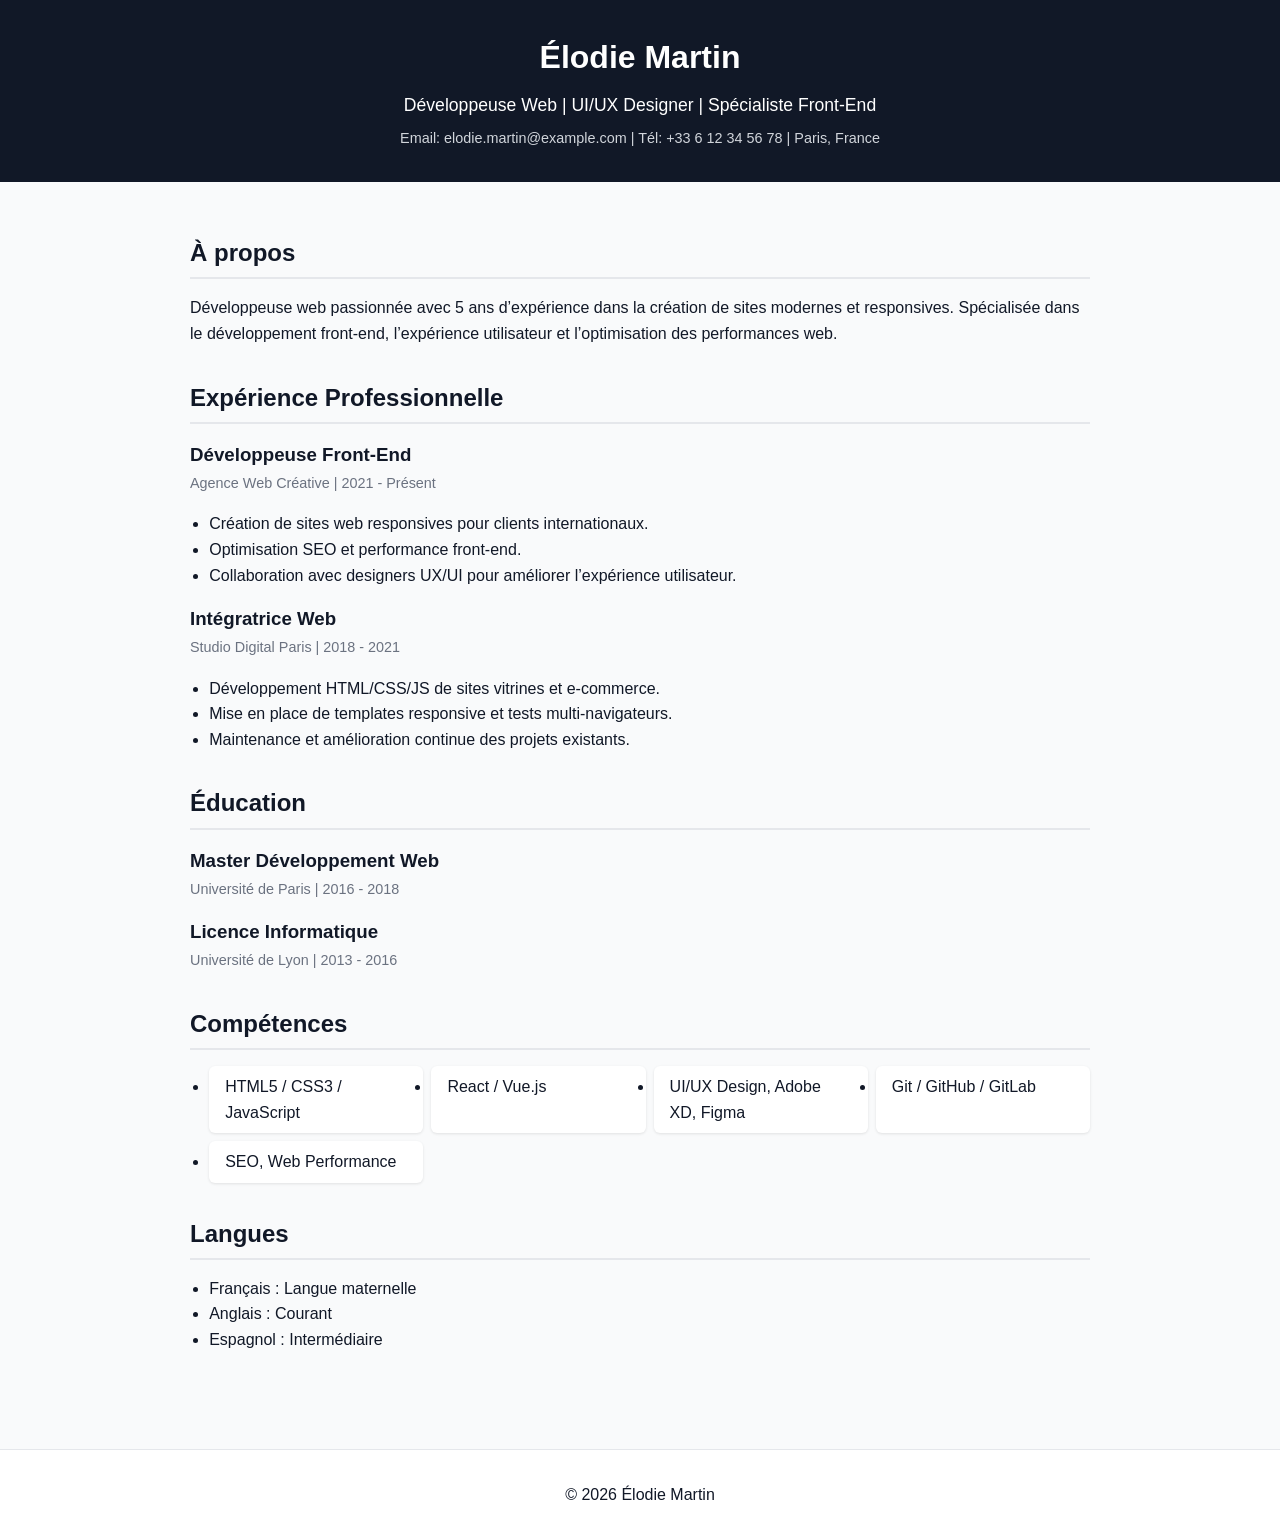
==== index.html @ 885cb6be "Add files via upload" ====
<!DOCTYPE html>
<html lang="fr">
<head>
  <meta charset="UTF-8">
  <meta name="viewport" content="width=device-width, initial-scale=1.0">
  <title>CV - Élodie Martin</title>
  <link rel="stylesheet" href="cv.css">
</head>
<body>

  <header class="header">
    <div class="header-content">
      <h1>Élodie Martin</h1>
      <p>Développeuse Web | UI/UX Designer | Spécialiste Front-End</p>
      <div class="contact">
        <span>Email: elodie.martin@example.com</span> |
        <span>Tél: +33 6 12 34 56 78</span> |
        <span>Paris, France</span>
      </div>
    </div>
  </header>

  <main class="container">

    <section class="about">
      <h2>À propos</h2>
      <p>Développeuse web passionnée avec 5 ans d’expérience dans la création de sites modernes et responsives. Spécialisée dans le développement front-end, l’expérience utilisateur et l’optimisation des performances web.</p>
    </section>

    <section class="experience">
      <h2>Expérience Professionnelle</h2>
      <div class="job">
        <h3>Développeuse Front-End</h3>
        <span>Agence Web Créative | 2021 - Présent</span>
        <ul>
          <li>Création de sites web responsives pour clients internationaux.</li>
          <li>Optimisation SEO et performance front-end.</li>
          <li>Collaboration avec designers UX/UI pour améliorer l’expérience utilisateur.</li>
        </ul>
      </div>
      <div class="job">
        <h3>Intégratrice Web</h3>
        <span>Studio Digital Paris | 2018 - 2021</span>
        <ul>
          <li>Développement HTML/CSS/JS de sites vitrines et e-commerce.</li>
          <li>Mise en place de templates responsive et tests multi-navigateurs.</li>
          <li>Maintenance et amélioration continue des projets existants.</li>
        </ul>
      </div>
    </section>

    <section class="education">
      <h2>Éducation</h2>
      <div class="school">
        <h3>Master Développement Web</h3>
        <span>Université de Paris | 2016 - 2018</span>
      </div>
      <div class="school">
        <h3>Licence Informatique</h3>
        <span>Université de Lyon | 2013 - 2016</span>
      </div>
    </section>

    <section class="skills">
      <h2>Compétences</h2>
      <ul class="skills-list">
        <li>HTML5 / CSS3 / JavaScript</li>
        <li>React / Vue.js</li>
        <li>UI/UX Design, Adobe XD, Figma</li>
        <li>Git / GitHub / GitLab</li>
        <li>SEO, Web Performance</li>
      </ul>
    </section>

    <section class="languages">
      <h2>Langues</h2>
      <ul>
        <li>Français : Langue maternelle</li>
        <li>Anglais : Courant</li>
        <li>Espagnol : Intermédiaire</li>
      </ul>
    </section>

  </main>

  <footer class="footer">
    <p>© 2026 Élodie Martin</p>
  </footer>

</body>
</html>
---- cv.css ----
body {
  margin: 0;
  font-family: -apple-system, BlinkMacSystemFont, 'Segoe UI', Roboto, sans-serif;
  background: #f9fafb;
  color: #111827;
  line-height: 1.6;
}

.header {
  background: #111827;
  color: white;
  padding: 2rem;
  text-align: center;
}

.header h1 {
  margin: 0;
  font-size: 2rem;
}

.header p {
  margin: 0.5rem 0;
  font-size: 1.1rem;
  font-weight: 300;
}

.contact {
  font-size: 0.9rem;
  margin-top: 0.5rem;
  color: #d1d5db;
}

.container {
  max-width: 900px;
  margin: auto;
  padding: 2rem;
}

section {
  margin-bottom: 2rem;
}

h2 {
  color: #111827;
  border-bottom: 2px solid #e5e7eb;
  padding-bottom: 0.3rem;
  margin-bottom: 1rem;
}

.job, .school {
  margin-bottom: 1rem;
}

.job h3, .school h3 {
  margin: 0;
  color: #111827;
}

.job span, .school span {
  font-size: 0.9rem;
  color: #6b7280;
}

ul {
  padding-left: 1.2rem;
}

.skills-list {
  display: grid;
  grid-template-columns: repeat(auto-fit, minmax(200px, 1fr));
  gap: 0.5rem;
}

.skills-list li {
  background: #ffffff;
  padding: 0.5rem 1rem;
  border-radius: 6px;
  box-shadow: 0 1px 3px rgba(0,0,0,0.1);
}

.footer {
  text-align: center;
  padding: 1rem;
  border-top: 1px solid #e5e7eb;
  margin-top: 2rem;
  background: #ffffff;
}
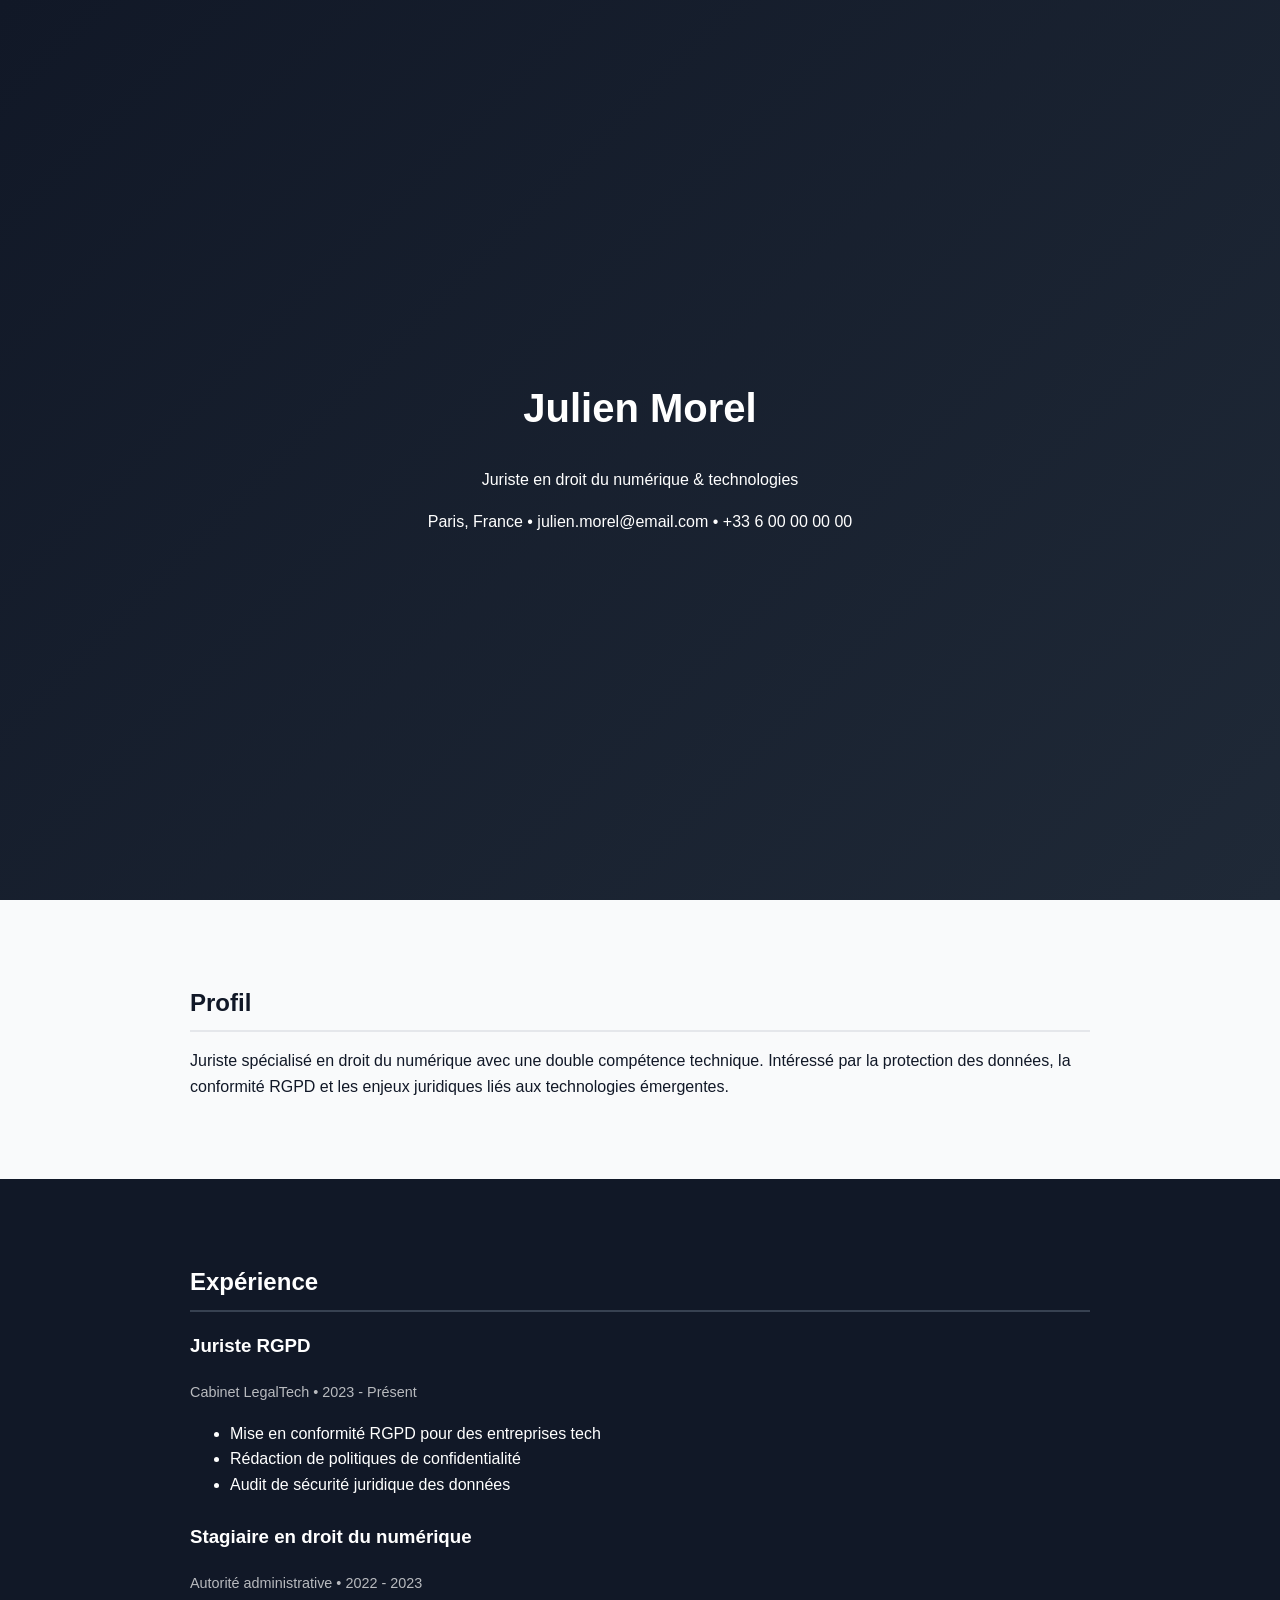
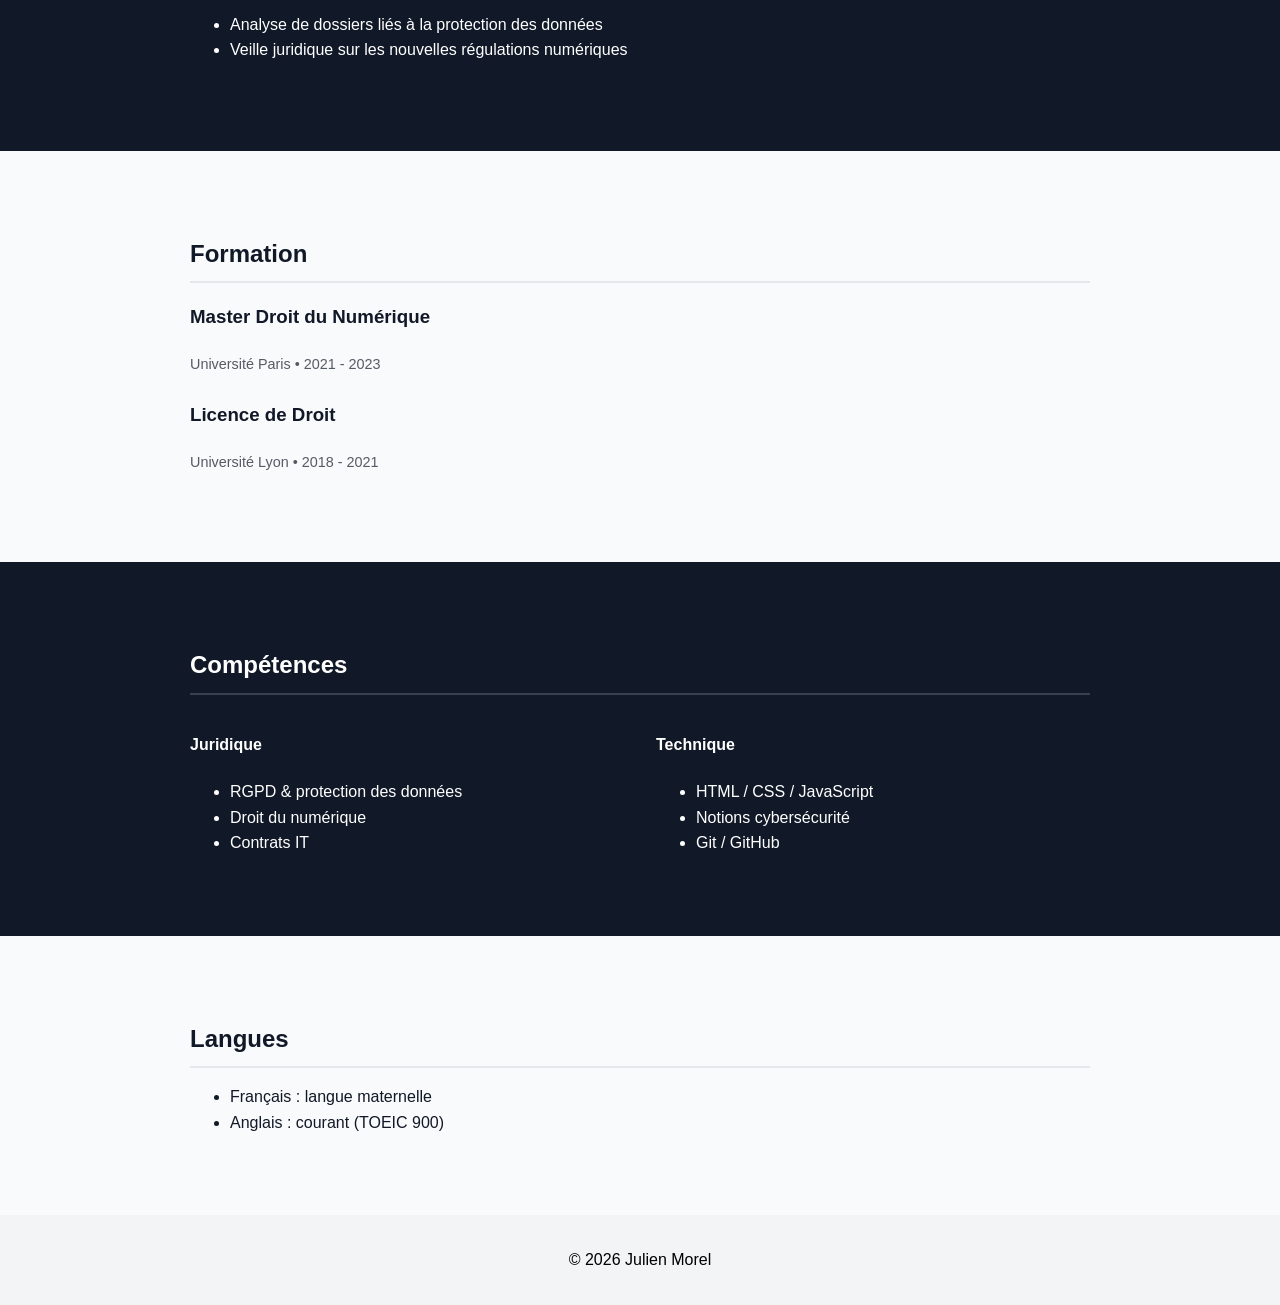
==== commit 1e394d1b: "Rename index2.html to index.html" ====
--- a/index.html
+++ b/index.html
@@ -1,91 +1,112 @@
+<!-- index.html (CV une seule page) -->
 <!DOCTYPE html>
 <html lang="fr">
 <head>
   <meta charset="UTF-8">
   <meta name="viewport" content="width=device-width, initial-scale=1.0">
-  <title>CV - Élodie Martin</title>
+  <title>CV - Julien Morel</title>
   <link rel="stylesheet" href="cv.css">
 </head>
 <body>
 
-  <header class="header">
-    <div class="header-content">
-      <h1>Élodie Martin</h1>
-      <p>Développeuse Web | UI/UX Designer | Spécialiste Front-End</p>
-      <div class="contact">
-        <span>Email: elodie.martin@example.com</span> |
-        <span>Tél: +33 6 12 34 56 78</span> |
-        <span>Paris, France</span>
+<header class="hero">
+  <div class="content">
+    <h1>Julien Morel</h1>
+    <p>Juriste en droit du numérique & technologies</p>
+    <p>Paris, France • julien.morel@email.com • +33 6 00 00 00 00</p>
+  </div>
+</header>
+
+<section class="section section-light">
+  <div class="container">
+    <h2>Profil</h2>
+    <p>Juriste spécialisé en droit du numérique avec une double compétence technique. Intéressé par la protection des données, la conformité RGPD et les enjeux juridiques liés aux technologies émergentes.</p>
+  </div>
+</section>
+
+<section class="section section-dark">
+  <div class="container">
+    <h2>Expérience</h2>
+
+    <div class="item">
+      <h3>Juriste RGPD</h3>
+      <span>Cabinet LegalTech • 2023 - Présent</span>
+      <ul>
+        <li>Mise en conformité RGPD pour des entreprises tech</li>
+        <li>Rédaction de politiques de confidentialité</li>
+        <li>Audit de sécurité juridique des données</li>
+      </ul>
+    </div>
+
+    <div class="item">
+      <h3>Stagiaire en droit du numérique</h3>
+      <span>Autorité administrative • 2022 - 2023</span>
+      <ul>
+        <li>Analyse de dossiers liés à la protection des données</li>
+        <li>Veille juridique sur les nouvelles régulations numériques</li>
+      </ul>
+    </div>
+
+  </div>
+</section>
+
+<section class="section section-light">
+  <div class="container">
+    <h2>Formation</h2>
+
+    <div class="item">
+      <h3>Master Droit du Numérique</h3>
+      <span>Université Paris • 2021 - 2023</span>
+    </div>
+
+    <div class="item">
+      <h3>Licence de Droit</h3>
+      <span>Université Lyon • 2018 - 2021</span>
+    </div>
+
+  </div>
+</section>
+
+<section class="section section-dark">
+  <div class="container">
+    <h2>Compétences</h2>
+
+    <div class="grid">
+      <div>
+        <h4>Juridique</h4>
+        <ul>
+          <li>RGPD & protection des données</li>
+          <li>Droit du numérique</li>
+          <li>Contrats IT</li>
+        </ul>
+      </div>
+
+      <div>
+        <h4>Technique</h4>
+        <ul>
+          <li>HTML / CSS / JavaScript</li>
+          <li>Notions cybersécurité</li>
+          <li>Git / GitHub</li>
+        </ul>
       </div>
     </div>
-  </header>
 
-  <main class="container">
+  </div>
+</section>
 
-    <section class="about">
-      <h2>À propos</h2>
-      <p>Développeuse web passionnée avec 5 ans d’expérience dans la création de sites modernes et responsives. Spécialisée dans le développement front-end, l’expérience utilisateur et l’optimisation des performances web.</p>
-    </section>
+<section class="section section-light">
+  <div class="container">
+    <h2>Langues</h2>
+    <ul>
+      <li>Français : langue maternelle</li>
+      <li>Anglais : courant (TOEIC 900)</li>
+    </ul>
+  </div>
+</section>
 
-    <section class="experience">
-      <h2>Expérience Professionnelle</h2>
-      <div class="job">
-        <h3>Développeuse Front-End</h3>
-        <span>Agence Web Créative | 2021 - Présent</span>
-        <ul>
-          <li>Création de sites web responsives pour clients internationaux.</li>
-          <li>Optimisation SEO et performance front-end.</li>
-          <li>Collaboration avec designers UX/UI pour améliorer l’expérience utilisateur.</li>
-        </ul>
-      </div>
-      <div class="job">
-        <h3>Intégratrice Web</h3>
-        <span>Studio Digital Paris | 2018 - 2021</span>
-        <ul>
-          <li>Développement HTML/CSS/JS de sites vitrines et e-commerce.</li>
-          <li>Mise en place de templates responsive et tests multi-navigateurs.</li>
-          <li>Maintenance et amélioration continue des projets existants.</li>
-        </ul>
-      </div>
-    </section>
-
-    <section class="education">
-      <h2>Éducation</h2>
-      <div class="school">
-        <h3>Master Développement Web</h3>
-        <span>Université de Paris | 2016 - 2018</span>
-      </div>
-      <div class="school">
-        <h3>Licence Informatique</h3>
-        <span>Université de Lyon | 2013 - 2016</span>
-      </div>
-    </section>
-
-    <section class="skills">
-      <h2>Compétences</h2>
-      <ul class="skills-list">
-        <li>HTML5 / CSS3 / JavaScript</li>
-        <li>React / Vue.js</li>
-        <li>UI/UX Design, Adobe XD, Figma</li>
-        <li>Git / GitHub / GitLab</li>
-        <li>SEO, Web Performance</li>
-      </ul>
-    </section>
-
-    <section class="languages">
-      <h2>Langues</h2>
-      <ul>
-        <li>Français : Langue maternelle</li>
-        <li>Anglais : Courant</li>
-        <li>Espagnol : Intermédiaire</li>
-      </ul>
-    </section>
-
-  </main>
-
-  <footer class="footer">
-    <p>© 2026 Élodie Martin</p>
-  </footer>
+<footer class="footer">
+  <p>© 2026 Julien Morel</p>
+</footer>
 
 </body>
-</html>+</html>
--- a/cv.css
+++ b/cv.css
@@ -1,87 +1,70 @@
+/* cv.css */
 body {
   margin: 0;
   font-family: -apple-system, BlinkMacSystemFont, 'Segoe UI', Roboto, sans-serif;
-  background: #f9fafb;
-  color: #111827;
   line-height: 1.6;
 }
 
-.header {
+.hero {
+  height: 100vh;
+  display: flex;
+  align-items: center;
+  justify-content: center;
+  text-align: center;
+  background: linear-gradient(135deg, #111827, #1f2937);
+  color: white;
+}
+
+.section {
+  padding: 4rem 2rem;
+}
+
+.section-light {
+  background: #f9fafb;
+  color: #111827;
+}
+
+.section-dark {
   background: #111827;
   color: white;
-  padding: 2rem;
-  text-align: center;
-}
-
-.header h1 {
-  margin: 0;
-  font-size: 2rem;
-}
-
-.header p {
-  margin: 0.5rem 0;
-  font-size: 1.1rem;
-  font-weight: 300;
-}
-
-.contact {
-  font-size: 0.9rem;
-  margin-top: 0.5rem;
-  color: #d1d5db;
 }
 
 .container {
   max-width: 900px;
   margin: auto;
-  padding: 2rem;
 }
 
-section {
-  margin-bottom: 2rem;
+h1 {
+  font-size: 2.5rem;
 }
 
 h2 {
-  color: #111827;
+  margin-bottom: 1rem;
   border-bottom: 2px solid #e5e7eb;
-  padding-bottom: 0.3rem;
-  margin-bottom: 1rem;
+  padding-bottom: 0.5rem;
 }
 
-.job, .school {
-  margin-bottom: 1rem;
+.section-dark h2 {
+  border-color: #374151;
 }
 
-.job h3, .school h3 {
-  margin: 0;
-  color: #111827;
+.item {
+  margin-bottom: 1.5rem;
 }
 
-.job span, .school span {
+.item span {
   font-size: 0.9rem;
-  color: #6b7280;
+  opacity: 0.7;
 }
 
-ul {
-  padding-left: 1.2rem;
-}
-
-.skills-list {
+.grid {
   display: grid;
   grid-template-columns: repeat(auto-fit, minmax(200px, 1fr));
-  gap: 0.5rem;
-}
-
-.skills-list li {
-  background: #ffffff;
-  padding: 0.5rem 1rem;
-  border-radius: 6px;
-  box-shadow: 0 1px 3px rgba(0,0,0,0.1);
+  gap: 2rem;
 }
 
 .footer {
   text-align: center;
   padding: 1rem;
-  border-top: 1px solid #e5e7eb;
-  margin-top: 2rem;
-  background: #ffffff;
-}+  background: #f3f4f6;
+}
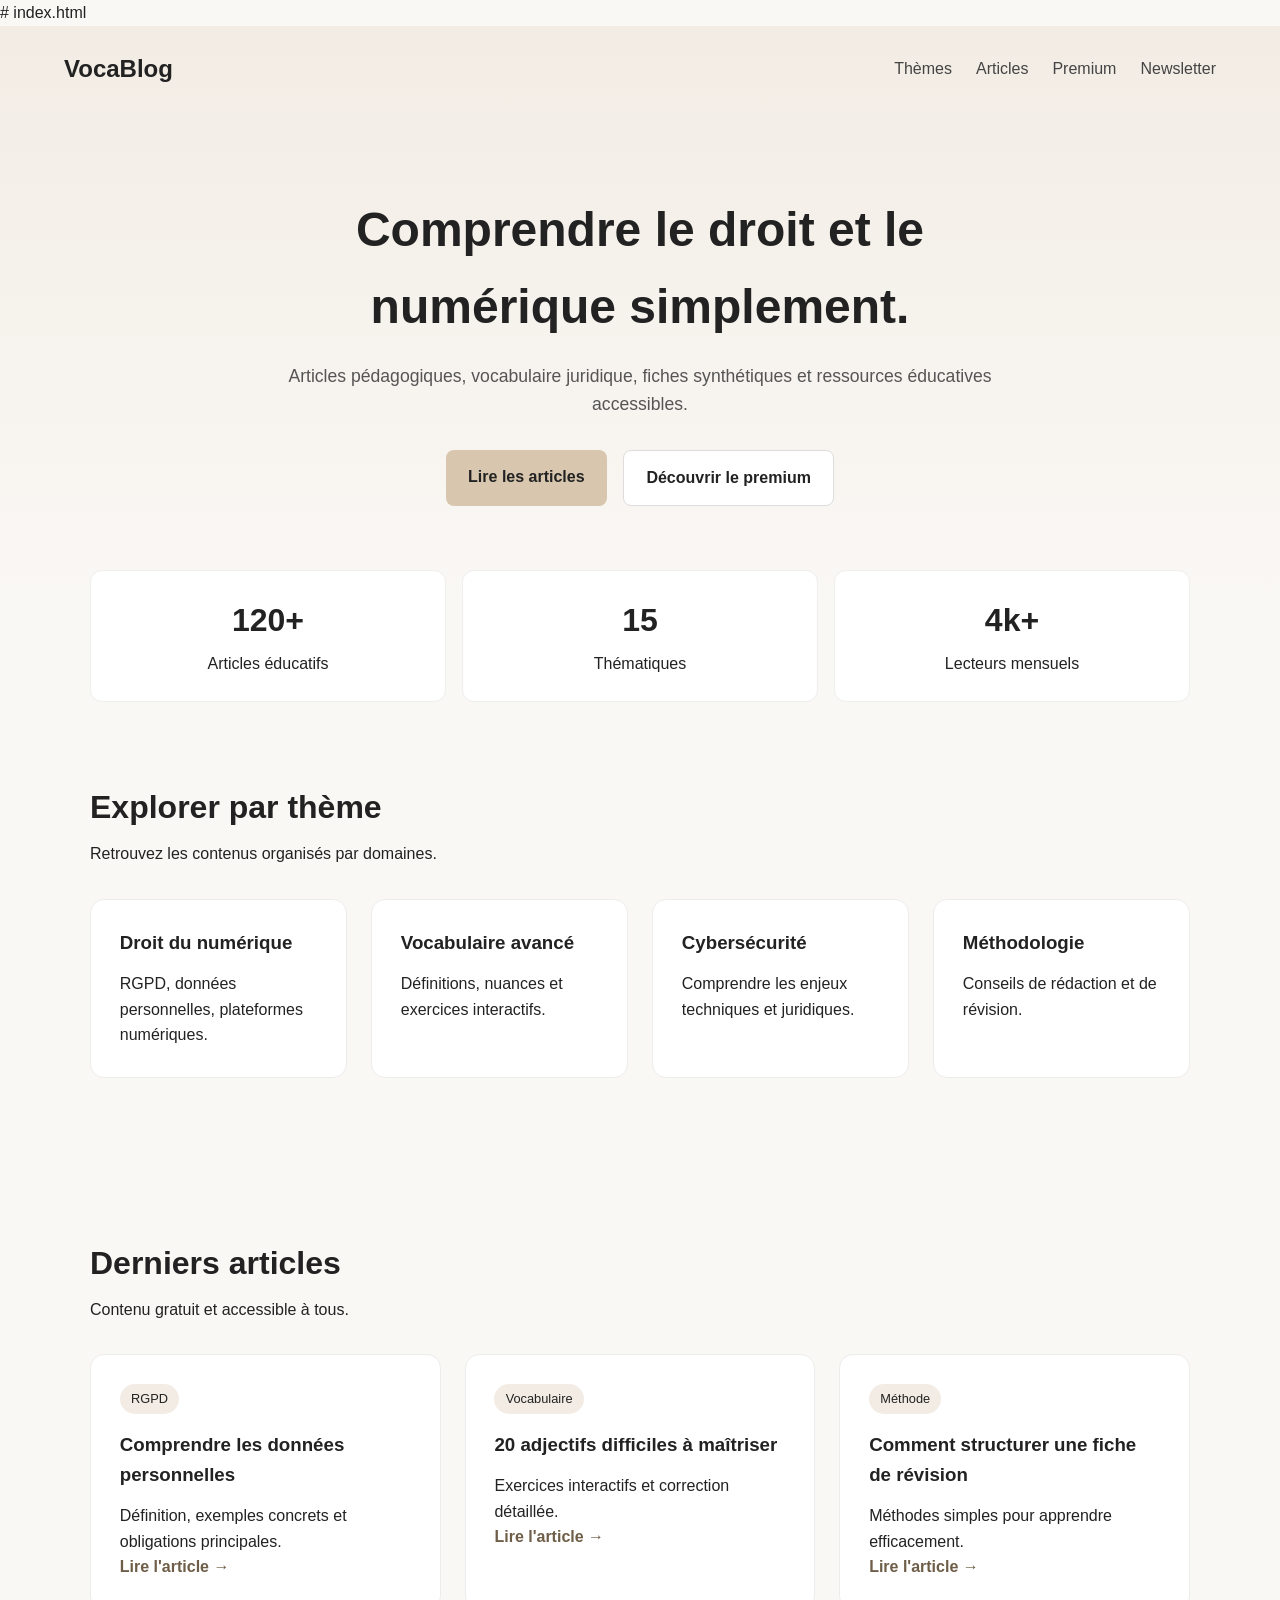
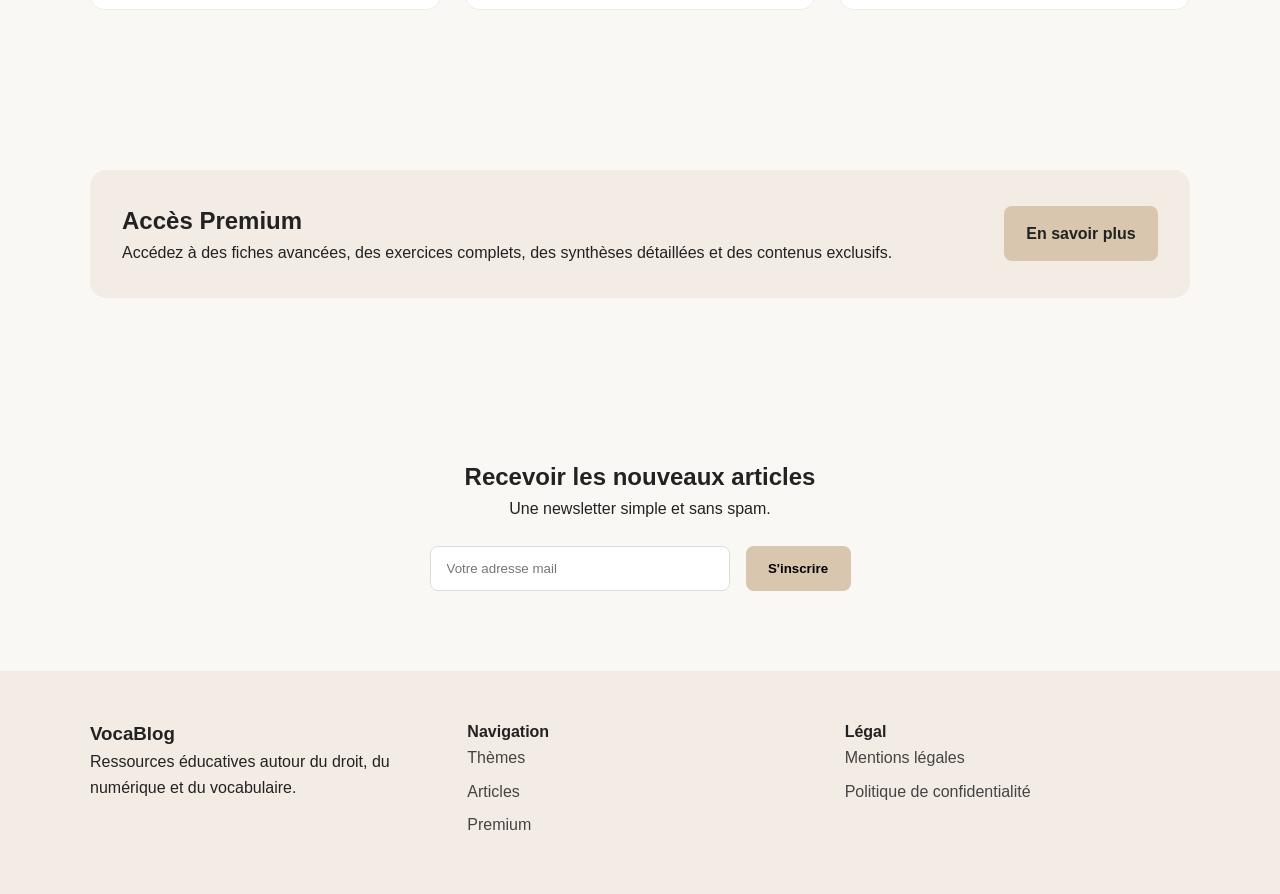
==== commit 3eeef8dc: "Add files via upload" ====
--- a/index.html
+++ b/index.html
@@ -1,111 +1,189 @@
-<!-- index.html (CV une seule page) -->
+# index.html
 <!DOCTYPE html>
 <html lang="fr">
 <head>
   <meta charset="UTF-8">
   <meta name="viewport" content="width=device-width, initial-scale=1.0">
-  <title>CV - Julien Morel</title>
-  <link rel="stylesheet" href="cv.css">
+  <title>VocaBlog</title>
+  <link rel="stylesheet" href="style.css">
 </head>
 <body>
 
 <header class="hero">
-  <div class="content">
-    <h1>Julien Morel</h1>
-    <p>Juriste en droit du numérique & technologies</p>
-    <p>Paris, France • julien.morel@email.com • +33 6 00 00 00 00</p>
+  <nav class="navbar">
+    <div class="logo">VocaBlog</div>
+
+    <ul class="nav-links">
+      <li><a href="#themes">Thèmes</a></li>
+      <li><a href="#articles">Articles</a></li>
+      <li><a href="#premium">Premium</a></li>
+      <li><a href="#newsletter">Newsletter</a></li>
+    </ul>
+  </nav>
+
+  <div class="hero-content">
+    <h1>Comprendre le droit et le numérique simplement.</h1>
+    <p>
+      Articles pédagogiques, vocabulaire juridique, fiches synthétiques
+      et ressources éducatives accessibles.
+    </p>
+
+    <div class="hero-buttons">
+      <a href="#articles" class="btn primary">Lire les articles</a>
+      <a href="#premium" class="btn secondary">Découvrir le premium</a>
+    </div>
   </div>
 </header>
 
-<section class="section section-light">
-  <div class="container">
-    <h2>Profil</h2>
-    <p>Juriste spécialisé en droit du numérique avec une double compétence technique. Intéressé par la protection des données, la conformité RGPD et les enjeux juridiques liés aux technologies émergentes.</p>
+<section class="stats-section">
+  <div class="container stats-grid">
+    <div class="stat-card">
+      <h2>120+</h2>
+      <p>Articles éducatifs</p>
+    </div>
+
+    <div class="stat-card">
+      <h2>15</h2>
+      <p>Thématiques</p>
+    </div>
+
+    <div class="stat-card">
+      <h2>4k+</h2>
+      <p>Lecteurs mensuels</p>
+    </div>
   </div>
 </section>
 
-<section class="section section-dark">
+<section class="themes-section" id="themes">
   <div class="container">
-    <h2>Expérience</h2>
+    <div class="section-header">
+      <h2>Explorer par thème</h2>
+      <p>Retrouvez les contenus organisés par domaines.</p>
+    </div>
 
-    <div class="item">
-      <h3>Juriste RGPD</h3>
-      <span>Cabinet LegalTech • 2023 - Présent</span>
+    <div class="themes-grid">
+
+      <div class="theme-card">
+        <h3>Droit du numérique</h3>
+        <p>RGPD, données personnelles, plateformes numériques.</p>
+      </div>
+
+      <div class="theme-card">
+        <h3>Vocabulaire avancé</h3>
+        <p>Définitions, nuances et exercices interactifs.</p>
+      </div>
+
+      <div class="theme-card">
+        <h3>Cybersécurité</h3>
+        <p>Comprendre les enjeux techniques et juridiques.</p>
+      </div>
+
+      <div class="theme-card">
+        <h3>Méthodologie</h3>
+        <p>Conseils de rédaction et de révision.</p>
+      </div>
+
+    </div>
+  </div>
+</section>
+
+<section class="articles-section" id="articles">
+  <div class="container">
+    <div class="section-header">
+      <h2>Derniers articles</h2>
+      <p>Contenu gratuit et accessible à tous.</p>
+    </div>
+
+    <div class="articles-grid">
+
+      <article class="article-card">
+        <span class="tag">RGPD</span>
+        <h3>Comprendre les données personnelles</h3>
+        <p>
+          Définition, exemples concrets et obligations principales.
+        </p>
+        <a href="#">Lire l'article →</a>
+      </article>
+
+      <article class="article-card">
+        <span class="tag">Vocabulaire</span>
+        <h3>20 adjectifs difficiles à maîtriser</h3>
+        <p>
+          Exercices interactifs et correction détaillée.
+        </p>
+        <a href="#">Lire l'article →</a>
+      </article>
+
+      <article class="article-card">
+        <span class="tag">Méthode</span>
+        <h3>Comment structurer une fiche de révision</h3>
+        <p>
+          Méthodes simples pour apprendre efficacement.
+        </p>
+        <a href="#">Lire l'article →</a>
+      </article>
+
+    </div>
+  </div>
+</section>
+
+<section class="premium-section" id="premium">
+  <div class="container premium-box">
+    <div>
+      <h2>Accès Premium</h2>
+      <p>
+        Accédez à des fiches avancées, des exercices complets,
+        des synthèses détaillées et des contenus exclusifs.
+      </p>
+    </div>
+
+    <a href="#" class="btn primary">En savoir plus</a>
+  </div>
+</section>
+
+<section class="newsletter-section" id="newsletter">
+  <div class="container newsletter-box">
+    <h2>Recevoir les nouveaux articles</h2>
+    <p>
+      Une newsletter simple et sans spam.
+    </p>
+
+    <form class="newsletter-form">
+      <input type="email" placeholder="Votre adresse mail">
+      <button type="submit">S'inscrire</button>
+    </form>
+  </div>
+</section>
+
+<footer class="footer">
+  <div class="container footer-grid">
+
+    <div>
+      <h3>VocaBlog</h3>
+      <p>
+        Ressources éducatives autour du droit,
+        du numérique et du vocabulaire.
+      </p>
+    </div>
+
+    <div>
+      <h4>Navigation</h4>
       <ul>
-        <li>Mise en conformité RGPD pour des entreprises tech</li>
-        <li>Rédaction de politiques de confidentialité</li>
-        <li>Audit de sécurité juridique des données</li>
+        <li><a href="#themes">Thèmes</a></li>
+        <li><a href="#articles">Articles</a></li>
+        <li><a href="#premium">Premium</a></li>
       </ul>
     </div>
 
-    <div class="item">
-      <h3>Stagiaire en droit du numérique</h3>
-      <span>Autorité administrative • 2022 - 2023</span>
+    <div>
+      <h4>Légal</h4>
       <ul>
-        <li>Analyse de dossiers liés à la protection des données</li>
-        <li>Veille juridique sur les nouvelles régulations numériques</li>
+        <li><a href="#">Mentions légales</a></li>
+        <li><a href="#">Politique de confidentialité</a></li>
       </ul>
     </div>
 
   </div>
-</section>
-
-<section class="section section-light">
-  <div class="container">
-    <h2>Formation</h2>
-
-    <div class="item">
-      <h3>Master Droit du Numérique</h3>
-      <span>Université Paris • 2021 - 2023</span>
-    </div>
-
-    <div class="item">
-      <h3>Licence de Droit</h3>
-      <span>Université Lyon • 2018 - 2021</span>
-    </div>
-
-  </div>
-</section>
-
-<section class="section section-dark">
-  <div class="container">
-    <h2>Compétences</h2>
-
-    <div class="grid">
-      <div>
-        <h4>Juridique</h4>
-        <ul>
-          <li>RGPD & protection des données</li>
-          <li>Droit du numérique</li>
-          <li>Contrats IT</li>
-        </ul>
-      </div>
-
-      <div>
-        <h4>Technique</h4>
-        <ul>
-          <li>HTML / CSS / JavaScript</li>
-          <li>Notions cybersécurité</li>
-          <li>Git / GitHub</li>
-        </ul>
-      </div>
-    </div>
-
-  </div>
-</section>
-
-<section class="section section-light">
-  <div class="container">
-    <h2>Langues</h2>
-    <ul>
-      <li>Français : langue maternelle</li>
-      <li>Anglais : courant (TOEIC 900)</li>
-    </ul>
-  </div>
-</section>
-
-<footer class="footer">
-  <p>© 2026 Julien Morel</p>
 </footer>
 
 </body>
--- a/style.css
+++ b/style.css
@@ -0,0 +1,266 @@
+* {
+  margin: 0;
+  padding: 0;
+  box-sizing: border-box;
+}
+
+body {
+  font-family: -apple-system, BlinkMacSystemFont, 'Segoe UI', Roboto, sans-serif;
+  background: #faf8f5;
+  color: #222;
+  line-height: 1.6;
+}
+
+.container {
+  width: 90%;
+  max-width: 1100px;
+  margin: auto;
+}
+
+.hero {
+  background: linear-gradient(to bottom, #f2ece4, #faf8f5);
+  padding-bottom: 4rem;
+}
+
+.navbar {
+  display: flex;
+  justify-content: space-between;
+  align-items: center;
+  padding: 1.5rem 5%;
+}
+
+.logo {
+  font-size: 1.5rem;
+  font-weight: 700;
+}
+
+.nav-links {
+  display: flex;
+  list-style: none;
+  gap: 1.5rem;
+}
+
+.nav-links a {
+  text-decoration: none;
+  color: #444;
+  transition: 0.2s;
+}
+
+.nav-links a:hover {
+  color: #000;
+}
+
+.hero-content {
+  text-align: center;
+  padding: 5rem 1rem 2rem;
+  max-width: 800px;
+  margin: auto;
+}
+
+.hero-content h1 {
+  font-size: 3rem;
+  margin-bottom: 1rem;
+}
+
+.hero-content p {
+  font-size: 1.1rem;
+  color: #555;
+  margin-bottom: 2rem;
+}
+
+.hero-buttons {
+  display: flex;
+  justify-content: center;
+  gap: 1rem;
+}
+
+.btn {
+  padding: 0.9rem 1.4rem;
+  border-radius: 8px;
+  text-decoration: none;
+  font-weight: 600;
+  transition: 0.2s ease;
+}
+
+.primary {
+  background: #d8c7ae;
+  color: #222;
+}
+
+.primary:hover {
+  background: #ccb99f;
+}
+
+.secondary {
+  background: white;
+  border: 1px solid #ddd;
+  color: #222;
+}
+
+.secondary:hover {
+  background: #f5f5f5;
+}
+
+.stats-section {
+  margin-top: -2rem;
+}
+
+.stats-grid {
+  display: grid;
+  grid-template-columns: repeat(auto-fit, minmax(180px, 1fr));
+  gap: 1rem;
+}
+
+.stat-card {
+  background: white;
+  padding: 1.5rem;
+  border-radius: 12px;
+  text-align: center;
+  border: 1px solid #eee;
+}
+
+.stat-card h2 {
+  font-size: 2rem;
+  margin-bottom: 0.3rem;
+}
+
+.section-header {
+  margin-bottom: 2rem;
+}
+
+.section-header h2 {
+  font-size: 2rem;
+  margin-bottom: 0.5rem;
+}
+
+.themes-section,
+.articles-section,
+.newsletter-section,
+.premium-section {
+  padding: 5rem 0;
+}
+
+.themes-grid,
+.articles-grid {
+  display: grid;
+  grid-template-columns: repeat(auto-fit, minmax(250px, 1fr));
+  gap: 1.5rem;
+}
+
+.theme-card,
+.article-card {
+  background: white;
+  padding: 1.8rem;
+  border-radius: 14px;
+  border: 1px solid #ececec;
+  transition: transform 0.2s ease;
+}
+
+.theme-card:hover,
+.article-card:hover {
+  transform: translateY(-4px);
+}
+
+.theme-card h3,
+.article-card h3 {
+  margin-bottom: 0.8rem;
+}
+
+.article-card a {
+  text-decoration: none;
+  color: #6e5d47;
+  font-weight: 600;
+}
+
+.tag {
+  display: inline-block;
+  margin-bottom: 1rem;
+  background: #f2ece4;
+  padding: 0.3rem 0.7rem;
+  border-radius: 999px;
+  font-size: 0.8rem;
+}
+
+.premium-box {
+  background: #f2ece4;
+  border-radius: 16px;
+  padding: 2rem;
+  display: flex;
+  justify-content: space-between;
+  align-items: center;
+  gap: 2rem;
+}
+
+.newsletter-box {
+  text-align: center;
+}
+
+.newsletter-form {
+  display: flex;
+  justify-content: center;
+  gap: 1rem;
+  margin-top: 1.5rem;
+  flex-wrap: wrap;
+}
+
+.newsletter-form input {
+  padding: 0.9rem 1rem;
+  width: 300px;
+  border-radius: 8px;
+  border: 1px solid #ddd;
+}
+
+.newsletter-form button {
+  padding: 0.9rem 1.4rem;
+  border: none;
+  border-radius: 8px;
+  background: #d8c7ae;
+  cursor: pointer;
+  font-weight: 600;
+}
+
+.footer {
+  background: #f2ece4;
+  padding: 3rem 0;
+}
+
+.footer-grid {
+  display: grid;
+  grid-template-columns: repeat(auto-fit, minmax(220px, 1fr));
+  gap: 2rem;
+}
+
+.footer ul {
+  list-style: none;
+}
+
+.footer a {
+  text-decoration: none;
+  color: #444;
+}
+
+.footer li {
+  margin-bottom: 0.5rem;
+}
+
+@media (max-width: 768px) {
+
+  .navbar {
+    flex-direction: column;
+    gap: 1rem;
+  }
+
+  .hero-content h1 {
+    font-size: 2.2rem;
+  }
+
+  .hero-buttons {
+    flex-direction: column;
+  }
+
+  .premium-box {
+    flex-direction: column;
+    text-align: center;
+  }
+
+}
